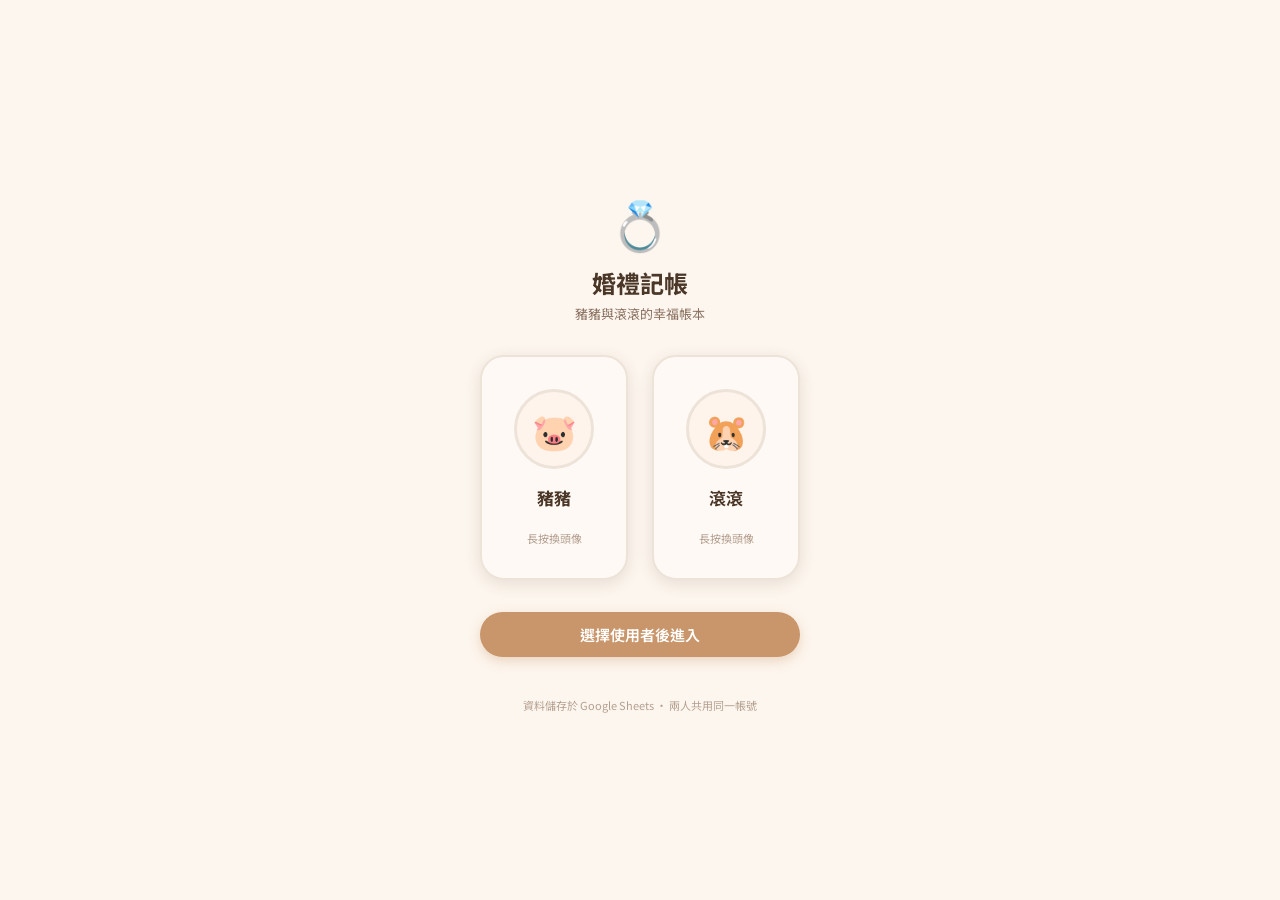
==== index.html @ 624fb7c7 "feat: 初始版本 v1.0.0 - 婚禮記帳 App - Dashboard：婚禮倒數、總預算進度條、類別圓餅圖、今日/本月統計 - 手動記帳：底部 Sheet 滑入、支出 15 類/收入 4 類" ====
<!DOCTYPE html>
<html lang="zh-TW">
<head>
  <meta charset="UTF-8">
  <meta name="viewport" content="width=device-width, initial-scale=1.0, maximum-scale=1.0, user-scalable=no">
  <meta name="apple-mobile-web-app-capable" content="yes">
  <meta name="apple-mobile-web-app-status-bar-style" content="default">
  <title>婚禮記帳 💍</title>
  <link rel="preconnect" href="https://fonts.googleapis.com">
  <link rel="preconnect" href="https://fonts.gstatic.com" crossorigin>
  <link href="https://fonts.googleapis.com/css2?family=Noto+Sans+TC:wght@400;500;600;700&display=swap" rel="stylesheet">
  <link rel="stylesheet" href="css/variables.css">
  <link rel="stylesheet" href="css/components.css">
  <link rel="stylesheet" href="css/layout.css">
  <style>
    body { background: var(--color-bg); }
    .login-page { max-width: var(--max-width); margin: 0 auto; }
    .long-press-hint {
      font-size: var(--font-size-xs);
      color: var(--color-text-light);
      margin-top: 4px;
    }
    /* 頭像長按漣漪 */
    .login-user-avatar.pressing {
      animation: pulse 0.6s ease;
    }
    @keyframes pulse {
      0%   { transform: scale(1); }
      50%  { transform: scale(0.92); }
      100% { transform: scale(1); }
    }
  </style>
</head>
<body>
  <div class="login-page">
    <div class="login-brand">
      <div class="login-brand-emoji">💍</div>
      <div class="login-brand-title">婚禮記帳</div>
      <div class="login-brand-subtitle">豬豬與滾滾的幸福帳本</div>
    </div>

    <div class="login-users">
      <div class="login-user-card" data-user="pigpig" id="card-pigpig">
        <div class="login-user-avatar" id="avatar-pigpig">🐷</div>
        <div class="login-user-name" id="name-pigpig">豬豬</div>
        <div class="long-press-hint">長按換頭像</div>
      </div>
      <div class="login-user-card" data-user="gungun" id="card-gungun">
        <div class="login-user-avatar" id="avatar-gungun">🐹</div>
        <div class="login-user-name" id="name-gungun">滾滾</div>
        <div class="long-press-hint">長按換頭像</div>
      </div>
    </div>

    <button class="btn btn-primary btn-full login-enter-btn" id="enter-btn" disabled>選擇使用者後進入</button>
    <p class="login-hint" style="margin-top:var(--space-sm)">資料儲存於 Google Sheets · 兩人共用同一帳號</p>
  </div>

  <!-- Cropper Modal -->
  <div class="cropper-modal" id="cropper-modal">
    <div class="cropper-area">
      <img id="cropper-img" src="" alt="裁切頭像">
    </div>
    <div class="cropper-controls">
      <button class="btn btn-secondary" id="cropper-cancel">取消</button>
      <button class="btn btn-primary" id="cropper-confirm">確認裁切</button>
    </div>
  </div>

  <!-- 頭像操作選單 -->
  <div class="modal-overlay" id="avatar-action-overlay">
    <div class="modal-box" id="avatar-action-box">
      <div class="modal-title" id="avatar-action-title">更換頭像</div>
      <div class="modal-actions" style="flex-direction:column;gap:var(--space-sm)">
        <button class="btn btn-secondary btn-full" id="avatar-action-camera">📷 拍攝照片</button>
        <button class="btn btn-secondary btn-full" id="avatar-action-album">🖼 從相簿選擇</button>
        <button class="btn btn-ghost btn-full" id="avatar-action-cancel">取消</button>
      </div>
    </div>
  </div>

  <script src="https://unpkg.com/cropperjs@1.6.2/dist/cropper.min.js"></script>
  <link rel="stylesheet" href="https://unpkg.com/cropperjs@1.6.2/dist/cropper.min.css">
  <script src="js/config.js"></script>
  <script src="js/state.js"></script>
  <script src="js/utils.js"></script>
  <script src="js/components/avatar-cropper.js"></script>
  <script>
    const Login = (() => {
      let _selected = null;
      let _longPressTimer = null;
      let _targetUser = null;

      function init() {
        CONFIG.USERS.forEach(u => {
          const card   = document.getElementById(`card-${u.id}`);
          const avatar = document.getElementById(`avatar-${u.id}`);

          // 載入既有頭像
          const saved = State.getAvatar(u.id);
          if (saved) {
            avatar.innerHTML = `<img src="${saved}" style="width:100%;height:100%;object-fit:cover;border-radius:50%">`;
          }

          // 點擊選擇
          card.addEventListener('click', () => {
            document.querySelectorAll('.login-user-card').forEach(c => c.classList.remove('active'));
            card.classList.add('active');
            _selected = u.id;
            const btn = document.getElementById('enter-btn');
            btn.disabled = false;
            btn.textContent = `以 ${u.name} 身份進入`;
          });

          // 長按換頭像
          card.addEventListener('pointerdown', () => {
            _longPressTimer = setTimeout(() => {
              _targetUser = u.id;
              document.getElementById('avatar-action-title').textContent = `更換 ${u.name} 的頭像`;
              document.getElementById('avatar-action-overlay').classList.add('visible');
            }, 600);
          });
          card.addEventListener('pointerup',    () => clearTimeout(_longPressTimer));
          card.addEventListener('pointercancel',() => clearTimeout(_longPressTimer));
          card.addEventListener('pointermove',  () => clearTimeout(_longPressTimer));
        });

        document.getElementById('enter-btn').addEventListener('click', () => {
          if (!_selected) return;
          State.set({ currentUser: _selected });
          window.location.href = 'app.html#dashboard';
        });

        // 頭像操作選單
        document.getElementById('avatar-action-camera').addEventListener('click', () => {
          _closeAvatarMenu();
          AvatarCropper.openCamera(_targetUser, _onAvatarDone);
        });
        document.getElementById('avatar-action-album').addEventListener('click', () => {
          _closeAvatarMenu();
          AvatarCropper.open(_targetUser, _onAvatarDone);
        });
        document.getElementById('avatar-action-cancel').addEventListener('click', _closeAvatarMenu);
        document.getElementById('avatar-action-overlay').addEventListener('click', e => {
          if (e.target === e.currentTarget) _closeAvatarMenu();
        });
      }

      function _closeAvatarMenu() {
        document.getElementById('avatar-action-overlay').classList.remove('visible');
      }

      function _onAvatarDone(dataUrl) {
        const avatar = document.getElementById(`avatar-${_targetUser}`);
        if (avatar) avatar.innerHTML = `<img src="${dataUrl}" style="width:100%;height:100%;object-fit:cover;border-radius:50%">`;
      }

      return { init };
    })();

    Login.init();
  </script>
</body>
</html>
---- css/variables.css ----
:root {
  /* === 溫暖輕色系 Elegant Mist === */
  --color-bg:           #FDF6EE;
  --color-bg-card:      #FFF9F5;
  --color-bg-elevated:  #FFF4EC;
  --color-bg-input:     #F7EDE3;
  --color-bg-overlay:   rgba(74, 55, 40, 0.45);

  --color-primary:      #C9956A;
  --color-primary-light:#E8C4A0;
  --color-primary-dark: #A87550;
  --color-secondary:    #D4889A;
  --color-secondary-light:#F0C4CF;

  --color-income:       #7AA88A;
  --color-income-light: #B8D8C2;
  --color-expense:      #C28A8A;
  --color-expense-light:#E8C4C4;

  --color-text:         #4A3728;
  --color-text-muted:   #8A7060;
  --color-text-light:   #B4A090;
  --color-border:       #EDE3D8;
  --color-border-strong:#D9C8B8;

  --color-white:        #FFFFFF;
  --color-shadow:       rgba(74, 55, 40, 0.12);
  --color-shadow-strong:rgba(74, 55, 40, 0.22);

  /* 支付方式 */
  --color-cash:         #C4A87A;
  --color-credit-card:  #8A9EC4;
  --color-easy-card:    #7AA88A;
  --color-bank-transfer:#A08EC4;

  /* === 間距 === */
  --space-xs:   4px;
  --space-sm:   8px;
  --space-md:   16px;
  --space-lg:   24px;
  --space-xl:   32px;
  --space-2xl:  48px;

  /* === 圓角 === */
  --radius-sm:   8px;
  --radius-md:   12px;
  --radius-lg:   16px;
  --radius-xl:   24px;
  --radius-2xl:  32px;
  --radius-full: 9999px;

  /* === 字型 === */
  --font-family: 'Noto Sans TC', -apple-system, BlinkMacSystemFont, 'Segoe UI', sans-serif;
  --font-size-xs:   11px;
  --font-size-sm:   13px;
  --font-size-md:   15px;
  --font-size-lg:   17px;
  --font-size-xl:   20px;
  --font-size-2xl:  24px;
  --font-size-3xl:  32px;

  --font-weight-normal: 400;
  --font-weight-medium: 500;
  --font-weight-semi:   600;
  --font-weight-bold:   700;

  /* === 陰影 === */
  --shadow-sm:  0 1px 4px var(--color-shadow);
  --shadow-md:  0 4px 16px var(--color-shadow);
  --shadow-lg:  0 8px 32px var(--color-shadow-strong);
  --shadow-xl:  0 16px 48px var(--color-shadow-strong);

  /* === 過渡 === */
  --transition-fast: 0.15s ease;
  --transition-base: 0.25s ease;
  --transition-slow: 0.35s ease;

  /* === Layout === */
  --navbar-height: 64px;
  --topbar-height: 56px;
  --max-width: 480px;
  --sheet-border-radius: 24px 24px 0 0;
}
---- css/components.css ----
/* ===== Reset ===== */
*, *::before, *::after { box-sizing: border-box; margin: 0; padding: 0; }
html { font-size: 16px; -webkit-text-size-adjust: 100%; }
body {
  font-family: var(--font-family);
  font-size: var(--font-size-md);
  color: var(--color-text);
  background: var(--color-bg);
  -webkit-font-smoothing: antialiased;
  overscroll-behavior: none;
}
button { cursor: pointer; border: none; background: none; font-family: inherit; }
input, select, textarea { font-family: inherit; outline: none; }
a { color: inherit; text-decoration: none; }
img { display: block; max-width: 100%; }

/* ===== Buttons ===== */
.btn {
  display: inline-flex;
  align-items: center;
  justify-content: center;
  gap: var(--space-sm);
  padding: 12px var(--space-lg);
  border-radius: var(--radius-full);
  font-size: var(--font-size-md);
  font-weight: var(--font-weight-semi);
  transition: all var(--transition-fast);
  white-space: nowrap;
  user-select: none;
}
.btn:active { transform: scale(0.96); }
.btn-primary {
  background: var(--color-primary);
  color: var(--color-white);
  box-shadow: 0 4px 12px rgba(201,149,106,0.35);
}
.btn-primary:hover { background: var(--color-primary-dark); }
.btn-secondary {
  background: var(--color-bg-elevated);
  color: var(--color-text);
  border: 1.5px solid var(--color-border);
}
.btn-secondary:hover { background: var(--color-bg-card); }
.btn-ghost {
  background: transparent;
  color: var(--color-primary);
}
.btn-ghost:hover { background: var(--color-bg-elevated); }
.btn-danger {
  background: #EDD8D8;
  color: #A84040;
}
.btn-danger:hover { background: #E0C0C0; }
.btn-icon {
  width: 40px; height: 40px;
  padding: 0;
  border-radius: var(--radius-full);
  background: var(--color-bg-elevated);
  color: var(--color-text-muted);
  font-size: 18px;
}
.btn-icon:hover { background: var(--color-border); }
.btn-full { width: 100%; }
.btn-sm { padding: 8px var(--space-md); font-size: var(--font-size-sm); }
.btn-lg { padding: 16px var(--space-xl); font-size: var(--font-size-lg); }

/* ===== Cards ===== */
.card {
  background: var(--color-bg-card);
  border-radius: var(--radius-lg);
  border: 1.5px solid var(--color-border);
  padding: var(--space-lg);
  box-shadow: var(--shadow-sm);
}
.card-sm { padding: var(--space-md); }
.card-header {
  display: flex;
  align-items: center;
  justify-content: space-between;
  margin-bottom: var(--space-md);
}
.card-title {
  font-size: var(--font-size-md);
  font-weight: var(--font-weight-semi);
  color: var(--color-text-muted);
  letter-spacing: 0.02em;
}

/* ===== Forms ===== */
.form-group { margin-bottom: var(--space-md); }
.form-label {
  display: block;
  font-size: var(--font-size-sm);
  font-weight: var(--font-weight-medium);
  color: var(--color-text-muted);
  margin-bottom: var(--space-xs);
}
.form-input {
  width: 100%;
  padding: 12px var(--space-md);
  background: var(--color-bg-input);
  border: 1.5px solid var(--color-border);
  border-radius: var(--radius-md);
  color: var(--color-text);
  font-size: var(--font-size-md);
  transition: border-color var(--transition-fast);
}
.form-input:focus { border-color: var(--color-primary); }
.form-input::placeholder { color: var(--color-text-light); }
.form-input[type="date"] { color-scheme: light; }

/* ===== Amount Input ===== */
.amount-input-wrap {
  display: flex;
  align-items: center;
  background: var(--color-bg-input);
  border: 1.5px solid var(--color-border);
  border-radius: var(--radius-md);
  overflow: hidden;
  transition: border-color var(--transition-fast);
}
.amount-input-wrap:focus-within { border-color: var(--color-primary); }
.amount-prefix {
  padding: 0 var(--space-md);
  font-size: var(--font-size-xl);
  font-weight: var(--font-weight-bold);
  color: var(--color-primary);
}
.amount-input-wrap input {
  flex: 1;
  padding: 14px var(--space-sm) 14px 0;
  background: transparent;
  border: none;
  color: var(--color-text);
  font-size: var(--font-size-2xl);
  font-weight: var(--font-weight-bold);
}

/* ===== Tab Switcher ===== */
.tab-switch {
  display: flex;
  background: var(--color-bg-input);
  border-radius: var(--radius-full);
  padding: 3px;
}
.tab-btn {
  flex: 1;
  padding: 8px;
  border-radius: var(--radius-full);
  font-size: var(--font-size-sm);
  font-weight: var(--font-weight-semi);
  color: var(--color-text-muted);
  transition: all var(--transition-fast);
  text-align: center;
}
.tab-btn.active {
  background: var(--color-white);
  color: var(--color-text);
  box-shadow: var(--shadow-sm);
}
.tab-btn.active.expense-tab { color: var(--color-expense); }
.tab-btn.active.income-tab  { color: var(--color-income); }

/* ===== Category Grid ===== */
.category-grid {
  display: grid;
  grid-template-columns: repeat(4, 1fr);
  gap: var(--space-sm);
}
.cat-btn {
  display: flex;
  flex-direction: column;
  align-items: center;
  gap: 4px;
  padding: var(--space-sm) 4px;
  border-radius: var(--radius-md);
  border: 1.5px solid var(--color-border);
  background: var(--color-bg-card);
  transition: all var(--transition-fast);
}
.cat-btn .cat-emoji { font-size: 22px; }
.cat-btn .cat-name {
  font-size: 10px;
  color: var(--color-text-muted);
  text-align: center;
  line-height: 1.2;
  white-space: nowrap;
  overflow: hidden;
  text-overflow: ellipsis;
  max-width: 100%;
}
.cat-btn.selected {
  border-color: var(--color-primary);
  background: #FEF0E4;
}
.cat-btn.selected .cat-name { color: var(--color-primary); }

/* ===== Payment Chips ===== */
.payment-chips {
  display: flex;
  flex-wrap: wrap;
  gap: var(--space-sm);
}
.pay-chip {
  display: flex;
  align-items: center;
  gap: 6px;
  padding: 8px var(--space-md);
  border-radius: var(--radius-full);
  border: 1.5px solid var(--color-border);
  background: var(--color-bg-card);
  font-size: var(--font-size-sm);
  font-weight: var(--font-weight-medium);
  color: var(--color-text-muted);
  transition: all var(--transition-fast);
}
.pay-chip.selected { border-width: 2px; }
.pay-chip[data-pay="cash"].selected        { border-color: var(--color-cash); color: var(--color-cash); background: #FEF8ED; }
.pay-chip[data-pay="credit_card"].selected { border-color: var(--color-credit-card); color: var(--color-credit-card); background: #EEF2FA; }
.pay-chip[data-pay="easy_card"].selected   { border-color: var(--color-easy-card); color: var(--color-easy-card); background: #EEF6F0; }
.pay-chip[data-pay="bank_transfer"].selected { border-color: var(--color-bank-transfer); color: var(--color-bank-transfer); background: #F3EEFC; }

/* ===== User Chips ===== */
.user-chips { display: flex; gap: var(--space-sm); }
.user-chip {
  display: flex;
  align-items: center;
  gap: 8px;
  padding: 8px var(--space-md);
  border-radius: var(--radius-full);
  border: 1.5px solid var(--color-border);
  background: var(--color-bg-card);
  font-size: var(--font-size-sm);
  font-weight: var(--font-weight-medium);
  color: var(--color-text-muted);
  transition: all var(--transition-fast);
}
.user-chip .user-chip-avatar {
  width: 24px; height: 24px;
  border-radius: var(--radius-full);
  object-fit: cover;
  background: var(--color-border);
  display: flex;
  align-items: center;
  justify-content: center;
  font-size: 14px;
  overflow: hidden;
}
.user-chip.selected {
  border-color: var(--color-primary);
  background: #FEF0E4;
  color: var(--color-primary);
}

/* ===== Bottom Sheet ===== */
.sheet-overlay {
  position: fixed; inset: 0;
  background: var(--color-bg-overlay);
  z-index: 300;
  opacity: 0;
  visibility: hidden;
  transition: all var(--transition-base);
}
.sheet-overlay.visible {
  opacity: 1;
  visibility: visible;
}
.bottom-sheet {
  position: fixed;
  bottom: 0; left: 50%;
  transform: translateX(-50%) translateY(100%);
  width: 100%;
  max-width: var(--max-width);
  background: var(--color-bg-card);
  border-radius: var(--sheet-border-radius);
  box-shadow: var(--shadow-xl);
  z-index: 310;
  transition: transform var(--transition-slow);
  max-height: 92vh;
  overflow: hidden;
  display: flex;
  flex-direction: column;
}
.bottom-sheet.open { transform: translateX(-50%) translateY(0); }
.sheet-handle {
  width: 40px; height: 4px;
  background: var(--color-border-strong);
  border-radius: var(--radius-full);
  margin: var(--space-sm) auto;
  flex-shrink: 0;
}
.sheet-header {
  display: flex;
  align-items: center;
  justify-content: space-between;
  padding: var(--space-sm) var(--space-lg) var(--space-md);
  flex-shrink: 0;
}
.sheet-title {
  font-size: var(--font-size-lg);
  font-weight: var(--font-weight-bold);
}
.sheet-close {
  width: 32px; height: 32px;
  border-radius: var(--radius-full);
  background: var(--color-bg-elevated);
  display: flex; align-items: center; justify-content: center;
  font-size: 16px;
  color: var(--color-text-muted);
}
.sheet-body {
  flex: 1;
  overflow-y: auto;
  padding: 0 var(--space-lg) var(--space-lg);
  overscroll-behavior: contain;
}
.sheet-footer {
  padding: var(--space-md) var(--space-lg);
  border-top: 1px solid var(--color-border);
  flex-shrink: 0;
}

/* ===== Modal ===== */
.modal-overlay {
  position: fixed; inset: 0;
  background: var(--color-bg-overlay);
  z-index: 400;
  display: flex;
  align-items: center;
  justify-content: center;
  padding: var(--space-lg);
  opacity: 0;
  visibility: hidden;
  transition: all var(--transition-base);
}
.modal-overlay.visible { opacity: 1; visibility: visible; }
.modal-box {
  background: var(--color-bg-card);
  border-radius: var(--radius-xl);
  padding: var(--space-xl);
  width: 100%;
  max-width: 320px;
  box-shadow: var(--shadow-xl);
  transform: scale(0.92);
  transition: transform var(--transition-base);
}
.modal-overlay.visible .modal-box { transform: scale(1); }
.modal-title {
  font-size: var(--font-size-lg);
  font-weight: var(--font-weight-bold);
  margin-bottom: var(--space-sm);
}
.modal-message {
  font-size: var(--font-size-md);
  color: var(--color-text-muted);
  margin-bottom: var(--space-lg);
  line-height: 1.5;
}
.modal-input {
  width: 100%;
  padding: 12px var(--space-md);
  background: var(--color-bg-input);
  border: 1.5px solid var(--color-border);
  border-radius: var(--radius-md);
  color: var(--color-text);
  font-size: var(--font-size-md);
  margin-bottom: var(--space-lg);
}
.modal-input:focus { border-color: var(--color-primary); }
.modal-actions { display: flex; gap: var(--space-sm); }
.modal-actions .btn { flex: 1; }

/* ===== Toast ===== */
#toast-container {
  position: fixed;
  bottom: calc(var(--navbar-height) + var(--space-md));
  left: 50%;
  transform: translateX(-50%);
  z-index: 500;
  display: flex;
  flex-direction: column;
  gap: var(--space-sm);
  align-items: center;
  pointer-events: none;
  width: calc(var(--max-width) - 32px);
  max-width: calc(100vw - 32px);
}
.toast-item {
  background: var(--color-text);
  color: var(--color-bg);
  padding: 12px var(--space-md);
  border-radius: var(--radius-lg);
  font-size: var(--font-size-sm);
  font-weight: var(--font-weight-medium);
  display: flex;
  align-items: center;
  gap: var(--space-sm);
  box-shadow: var(--shadow-lg);
  pointer-events: auto;
  animation: toastIn 0.3s ease;
  width: 100%;
}
.toast-item.toast-success { border-left: 3px solid var(--color-income); }
.toast-item.toast-error   { border-left: 3px solid var(--color-expense); }
.toast-item .toast-msg { flex: 1; }
.toast-undo {
  background: transparent;
  color: var(--color-primary-light);
  font-weight: var(--font-weight-bold);
  font-size: var(--font-size-sm);
  padding: 4px 8px;
  border-radius: var(--radius-sm);
  cursor: pointer;
  white-space: nowrap;
}
@keyframes toastIn {
  from { transform: translateY(12px); opacity: 0; }
  to   { transform: translateY(0);    opacity: 1; }
}

/* ===== Loader ===== */
.loader-overlay {
  position: fixed; inset: 0;
  background: rgba(253,246,238,0.7);
  z-index: 600;
  display: flex;
  align-items: center;
  justify-content: center;
  visibility: hidden;
  opacity: 0;
  transition: all var(--transition-fast);
}
.loader-overlay.visible { visibility: visible; opacity: 1; }
.loader-spinner {
  width: 40px; height: 40px;
  border: 3px solid var(--color-border);
  border-top-color: var(--color-primary);
  border-radius: 50%;
  animation: spin 0.7s linear infinite;
}
@keyframes spin { to { transform: rotate(360deg); } }

/* ===== Transaction Item ===== */
.txn-item {
  display: flex;
  align-items: center;
  gap: var(--space-md);
  padding: var(--space-md) 0;
  border-bottom: 1px solid var(--color-border);
}
.txn-item:last-child { border-bottom: none; }
.txn-icon {
  width: 44px; height: 44px;
  border-radius: var(--radius-md);
  background: var(--color-bg-elevated);
  display: flex;
  align-items: center;
  justify-content: center;
  font-size: 22px;
  flex-shrink: 0;
}
.txn-info { flex: 1; min-width: 0; }
.txn-category {
  font-weight: var(--font-weight-semi);
  font-size: var(--font-size-md);
  white-space: nowrap;
  overflow: hidden;
  text-overflow: ellipsis;
}
.txn-meta {
  font-size: var(--font-size-xs);
  color: var(--color-text-muted);
  margin-top: 2px;
  display: flex;
  align-items: center;
  gap: 6px;
}
.txn-avatar {
  width: 16px; height: 16px;
  border-radius: 50%;
  object-fit: cover;
  background: var(--color-border);
  overflow: hidden;
  display: inline-flex;
  align-items: center;
  justify-content: center;
  font-size: 10px;
}
.txn-amount {
  font-size: var(--font-size-md);
  font-weight: var(--font-weight-bold);
  flex-shrink: 0;
}
.txn-amount.expense { color: var(--color-expense); }
.txn-amount.income  { color: var(--color-income); }

/* ===== Stats Row ===== */
.stats-row {
  display: grid;
  grid-template-columns: 1fr 1fr;
  gap: var(--space-sm);
  margin-bottom: var(--space-md);
}
.stat-card {
  background: var(--color-bg-card);
  border: 1.5px solid var(--color-border);
  border-radius: var(--radius-lg);
  padding: var(--space-md);
}
.stat-card .stat-label {
  font-size: var(--font-size-xs);
  color: var(--color-text-muted);
  font-weight: var(--font-weight-medium);
  letter-spacing: 0.03em;
  margin-bottom: 4px;
}
.stat-card .stat-value {
  font-size: var(--font-size-xl);
  font-weight: var(--font-weight-bold);
  line-height: 1.1;
}
.stat-card .stat-value.expense { color: var(--color-expense); }
.stat-card .stat-value.income  { color: var(--color-income); }

/* ===== Progress Bar ===== */
.progress-wrap {
  background: var(--color-bg-elevated);
  border-radius: var(--radius-full);
  height: 8px;
  overflow: hidden;
  margin-top: var(--space-sm);
}
.progress-bar {
  height: 100%;
  border-radius: var(--radius-full);
  background: linear-gradient(90deg, var(--color-primary), var(--color-secondary));
  transition: width 0.6s ease;
}
.progress-bar.warn  { background: linear-gradient(90deg, #E8A040, #D4889A); }
.progress-bar.danger { background: linear-gradient(90deg, #C28A8A, #A84040); }

/* ===== Empty State ===== */
.empty-state {
  display: flex;
  flex-direction: column;
  align-items: center;
  justify-content: center;
  padding: var(--space-2xl) var(--space-lg);
  gap: var(--space-md);
  text-align: center;
}
.empty-state .empty-icon { font-size: 48px; opacity: 0.5; }
.empty-state .empty-title {
  font-size: var(--font-size-lg);
  font-weight: var(--font-weight-semi);
  color: var(--color-text-muted);
}
.empty-state .empty-desc {
  font-size: var(--font-size-sm);
  color: var(--color-text-light);
}

/* ===== Avatar ===== */
.avatar {
  border-radius: 50%;
  object-fit: cover;
  background: var(--color-border);
  overflow: hidden;
  display: flex;
  align-items: center;
  justify-content: center;
}
.avatar img { width: 100%; height: 100%; object-fit: cover; }

/* ===== Chip / Badge ===== */
.chip {
  display: inline-flex;
  align-items: center;
  gap: 4px;
  padding: 4px 10px;
  border-radius: var(--radius-full);
  font-size: var(--font-size-xs);
  font-weight: var(--font-weight-medium);
  background: var(--color-bg-elevated);
  color: var(--color-text-muted);
  border: 1px solid var(--color-border);
}
.chip.primary { background: #FEF0E4; color: var(--color-primary); border-color: var(--color-primary-light); }
.chip.income  { background: #EEF6F0; color: var(--color-income); border-color: var(--color-income-light); }
.chip.expense { background: #F6EEEE; color: var(--color-expense); border-color: var(--color-expense-light); }

/* ===== Divider ===== */
.divider {
  height: 1px;
  background: var(--color-border);
  margin: var(--space-md) 0;
}
.divider-label {
  display: flex;
  align-items: center;
  gap: var(--space-sm);
  color: var(--color-text-muted);
  font-size: var(--font-size-xs);
  font-weight: var(--font-weight-medium);
  margin: var(--space-md) 0;
}
.divider-label::before, .divider-label::after {
  content: '';
  flex: 1;
  height: 1px;
  background: var(--color-border);
}

/* ===== Filter Bar ===== */
.filter-bar {
  display: flex;
  gap: var(--space-sm);
  overflow-x: auto;
  padding-bottom: var(--space-xs);
  scrollbar-width: none;
}
.filter-bar::-webkit-scrollbar { display: none; }
.filter-chip {
  flex-shrink: 0;
  padding: 6px var(--space-md);
  border-radius: var(--radius-full);
  border: 1.5px solid var(--color-border);
  background: var(--color-bg-card);
  font-size: var(--font-size-sm);
  color: var(--color-text-muted);
  transition: all var(--transition-fast);
}
.filter-chip.active {
  border-color: var(--color-primary);
  background: #FEF0E4;
  color: var(--color-primary);
}

/* ===== Section Title ===== */
.section-title {
  font-size: var(--font-size-sm);
  font-weight: var(--font-weight-semi);
  color: var(--color-text-muted);
  letter-spacing: 0.05em;
  text-transform: uppercase;
  margin-bottom: var(--space-sm);
}

/* ===== Countdown Hero ===== */
.countdown-hero {
  background: linear-gradient(135deg, #FEF0E4 0%, #FFF4EC 50%, #FCE8EF 100%);
  border: 1.5px solid var(--color-primary-light);
  border-radius: var(--radius-xl);
  padding: var(--space-xl);
  text-align: center;
  margin-bottom: var(--space-md);
}
.countdown-days {
  font-size: 56px;
  font-weight: var(--font-weight-bold);
  color: var(--color-primary);
  line-height: 1;
}
.countdown-label {
  font-size: var(--font-size-md);
  color: var(--color-text-muted);
  margin-top: 4px;
}
.countdown-date {
  font-size: var(--font-size-sm);
  color: var(--color-text-light);
  margin-top: var(--space-sm);
}
.countdown-emoji { font-size: 28px; margin-bottom: var(--space-sm); }

/* ===== Budget Progress Card ===== */
.budget-card {
  background: var(--color-bg-card);
  border: 1.5px solid var(--color-border);
  border-radius: var(--radius-lg);
  padding: var(--space-lg);
  margin-bottom: var(--space-md);
}
.budget-header {
  display: flex;
  align-items: center;
  justify-content: space-between;
  margin-bottom: var(--space-md);
}
.budget-title {
  font-size: var(--font-size-md);
  font-weight: var(--font-weight-semi);
  color: var(--color-text-muted);
}
.budget-edit-btn {
  font-size: var(--font-size-xs);
  color: var(--color-primary);
  padding: 4px 8px;
  border-radius: var(--radius-sm);
  background: #FEF0E4;
}
.budget-numbers {
  display: flex;
  justify-content: space-between;
  margin-bottom: var(--space-sm);
}
.budget-spent { font-size: var(--font-size-xl); font-weight: var(--font-weight-bold); color: var(--color-text); }
.budget-total { font-size: var(--font-size-md); color: var(--color-text-muted); align-self: flex-end; }

/* ===== Chart Container ===== */
.chart-container {
  position: relative;
  width: 100%;
}
.chart-legend {
  display: flex;
  flex-wrap: wrap;
  gap: var(--space-sm);
  margin-top: var(--space-md);
}
.legend-item {
  display: flex;
  align-items: center;
  gap: 6px;
  font-size: var(--font-size-xs);
  color: var(--color-text-muted);
}
.legend-dot {
  width: 10px; height: 10px;
  border-radius: 50%;
  flex-shrink: 0;
}

/* ===== Guide ===== */
.guide-section {
  margin-bottom: var(--space-xl);
}
.guide-section h2 {
  font-size: var(--font-size-lg);
  font-weight: var(--font-weight-bold);
  color: var(--color-text);
  margin-bottom: var(--space-md);
  padding-bottom: var(--space-sm);
  border-bottom: 2px solid var(--color-primary-light);
}
.guide-section h3 {
  font-size: var(--font-size-md);
  font-weight: var(--font-weight-semi);
  color: var(--color-primary);
  margin: var(--space-md) 0 var(--space-sm);
}
.guide-section p, .guide-section li {
  font-size: var(--font-size-sm);
  color: var(--color-text-muted);
  line-height: 1.7;
  margin-bottom: var(--space-sm);
}
.guide-section ul { padding-left: var(--space-lg); }
.guide-tip {
  background: #FEF8ED;
  border-left: 3px solid var(--color-primary);
  border-radius: 0 var(--radius-sm) var(--radius-sm) 0;
  padding: var(--space-sm) var(--space-md);
  margin-top: var(--space-sm);
  font-size: var(--font-size-sm);
  color: var(--color-text-muted);
}

/* ===== Month Picker ===== */
.month-picker {
  display: flex;
  align-items: center;
  gap: var(--space-sm);
  background: var(--color-bg-card);
  border: 1.5px solid var(--color-border);
  border-radius: var(--radius-full);
  padding: 8px var(--space-md);
}
.month-picker .month-nav {
  width: 28px; height: 28px;
  border-radius: 50%;
  display: flex; align-items: center; justify-content: center;
  color: var(--color-text-muted);
  font-size: 14px;
  flex-shrink: 0;
}
.month-picker .month-nav:hover { background: var(--color-bg-elevated); }
.month-picker .month-label {
  flex: 1;
  text-align: center;
  font-size: var(--font-size-md);
  font-weight: var(--font-weight-semi);
}

/* ===== Receipt Preview ===== */
.receipt-preview {
  width: 100%;
  border-radius: var(--radius-lg);
  overflow: hidden;
  background: var(--color-bg-elevated);
  margin-bottom: var(--space-md);
}
.receipt-preview img { width: 100%; object-fit: contain; max-height: 240px; }
.receipt-result {
  background: var(--color-bg-elevated);
  border: 1.5px solid var(--color-border);
  border-radius: var(--radius-lg);
  padding: var(--space-md);
  margin-bottom: var(--space-md);
}
.receipt-result-title {
  font-size: var(--font-size-sm);
  font-weight: var(--font-weight-semi);
  color: var(--color-primary);
  margin-bottom: var(--space-sm);
}
---- css/layout.css ----
/* ===== App Shell ===== */
#app {
  display: flex;
  flex-direction: column;
  min-height: 100dvh;
  max-width: var(--max-width);
  margin: 0 auto;
  background: var(--color-bg);
  position: relative;
  overflow: hidden;
}

/* ===== Top Bar ===== */
#topbar {
  position: sticky;
  top: 0;
  z-index: 100;
  height: var(--topbar-height);
  background: rgba(253,246,238,0.88);
  backdrop-filter: blur(12px);
  -webkit-backdrop-filter: blur(12px);
  border-bottom: 1px solid var(--color-border);
  display: flex;
  align-items: center;
  padding: 0 var(--space-md);
  gap: var(--space-sm);
  flex-shrink: 0;
}
#topbar-back {
  width: 36px; height: 36px;
  border-radius: 50%;
  display: flex; align-items: center; justify-content: center;
  font-size: 18px;
  color: var(--color-text-muted);
  flex-shrink: 0;
}
#topbar-back:hover { background: var(--color-bg-elevated); }
#topbar-back.hidden { visibility: hidden; pointer-events: none; }
#topbar-title {
  flex: 1;
  font-size: var(--font-size-lg);
  font-weight: var(--font-weight-bold);
  color: var(--color-text);
  text-align: center;
}
#topbar-user {
  display: flex;
  align-items: center;
  gap: 6px;
  flex-shrink: 0;
}
#topbar-user .topbar-avatar {
  width: 32px; height: 32px;
  border-radius: 50%;
  object-fit: cover;
  background: var(--color-border);
  overflow: hidden;
  display: flex; align-items: center; justify-content: center;
  font-size: 16px;
}
#topbar-user .topbar-name {
  font-size: var(--font-size-sm);
  font-weight: var(--font-weight-medium);
  color: var(--color-text-muted);
}

/* ===== Main Content ===== */
#main-content {
  flex: 1;
  overflow-y: auto;
  overflow-x: hidden;
  padding-bottom: calc(var(--navbar-height) + var(--space-md));
  overscroll-behavior-y: contain;
  scroll-behavior: smooth;
}

/* ===== Pages ===== */
.page {
  display: none;
  padding: var(--space-md);
  animation: pageIn 0.2s ease;
}
.page.active { display: block; }
@keyframes pageIn {
  from { opacity: 0; transform: translateY(6px); }
  to   { opacity: 1; transform: translateY(0); }
}

/* ===== Bottom Nav ===== */
#navbar {
  position: fixed;
  bottom: 0;
  left: 50%;
  transform: translateX(-50%);
  width: 100%;
  max-width: var(--max-width);
  height: var(--navbar-height);
  background: rgba(255,249,245,0.92);
  backdrop-filter: blur(12px);
  -webkit-backdrop-filter: blur(12px);
  border-top: 1px solid var(--color-border);
  display: flex;
  align-items: center;
  justify-content: space-around;
  padding: 0 var(--space-sm);
  z-index: 200;
}
.nav-item {
  display: flex;
  flex-direction: column;
  align-items: center;
  gap: 3px;
  padding: 8px var(--space-sm);
  border-radius: var(--radius-md);
  min-width: 52px;
  transition: all var(--transition-fast);
  color: var(--color-text-muted);
  position: relative;
}
.nav-item:active { transform: scale(0.9); }
.nav-icon { font-size: 22px; line-height: 1; }
.nav-label {
  font-size: 10px;
  font-weight: var(--font-weight-medium);
  letter-spacing: 0.02em;
}
.nav-item.active {
  color: var(--color-primary);
}
.nav-item.active .nav-icon {
  filter: drop-shadow(0 2px 4px rgba(201,149,106,0.4));
}

/* FAB - add button */
.nav-fab {
  width: 52px; height: 52px;
  border-radius: 50%;
  background: linear-gradient(135deg, var(--color-primary), var(--color-secondary));
  color: white;
  font-size: 24px;
  display: flex;
  align-items: center;
  justify-content: center;
  box-shadow: 0 4px 16px rgba(201,149,106,0.5);
  transition: all var(--transition-fast);
  flex-shrink: 0;
}
.nav-fab:active { transform: scale(0.92); box-shadow: 0 2px 8px rgba(201,149,106,0.4); }

/* ===== Login Page ===== */
.login-page {
  min-height: 100dvh;
  display: flex;
  flex-direction: column;
  align-items: center;
  justify-content: center;
  padding: var(--space-xl) var(--space-lg);
  background: var(--color-bg);
  gap: var(--space-xl);
}
.login-brand {
  text-align: center;
}
.login-brand-emoji { font-size: 48px; margin-bottom: var(--space-sm); }
.login-brand-title {
  font-size: var(--font-size-2xl);
  font-weight: var(--font-weight-bold);
  color: var(--color-text);
}
.login-brand-subtitle {
  font-size: var(--font-size-sm);
  color: var(--color-text-muted);
  margin-top: 4px;
}
.login-users {
  display: flex;
  gap: var(--space-lg);
  width: 100%;
  max-width: 320px;
}
.login-user-card {
  flex: 1;
  display: flex;
  flex-direction: column;
  align-items: center;
  gap: var(--space-md);
  padding: var(--space-xl) var(--space-md);
  background: var(--color-bg-card);
  border: 2px solid var(--color-border);
  border-radius: var(--radius-xl);
  box-shadow: var(--shadow-md);
  transition: all var(--transition-base);
  cursor: pointer;
  user-select: none;
}
.login-user-card:active { transform: scale(0.96); }
.login-user-card.active {
  border-color: var(--color-primary);
  box-shadow: 0 8px 24px rgba(201,149,106,0.25);
}
.login-user-avatar {
  width: 80px; height: 80px;
  border-radius: 50%;
  border: 3px solid var(--color-border);
  object-fit: cover;
  background: var(--color-bg-elevated);
  display: flex;
  align-items: center;
  justify-content: center;
  font-size: 36px;
  overflow: hidden;
  transition: border-color var(--transition-fast);
}
.login-user-card.active .login-user-avatar {
  border-color: var(--color-primary);
}
.login-user-name {
  font-size: var(--font-size-lg);
  font-weight: var(--font-weight-bold);
  color: var(--color-text);
}
.login-hint {
  font-size: var(--font-size-xs);
  color: var(--color-text-light);
  text-align: center;
}
.login-enter-btn {
  width: 100%;
  max-width: 320px;
}

/* ===== Cropper Modal ===== */
.cropper-modal {
  position: fixed; inset: 0;
  background: rgba(0,0,0,0.85);
  z-index: 700;
  display: flex;
  flex-direction: column;
  visibility: hidden;
  opacity: 0;
  transition: all var(--transition-base);
}
.cropper-modal.visible { visibility: visible; opacity: 1; }
.cropper-area {
  flex: 1;
  display: flex;
  align-items: center;
  justify-content: center;
  overflow: hidden;
}
.cropper-area img {
  max-width: 100%;
  max-height: 100%;
  display: block;
}
.cropper-controls {
  padding: var(--space-lg);
  display: flex;
  gap: var(--space-md);
  background: rgba(0,0,0,0.7);
}
.cropper-controls .btn { flex: 1; }

/* ===== Responsive: larger screens ===== */
@media (min-width: 480px) {
  #app {
    border-left: 1px solid var(--color-border);
    border-right: 1px solid var(--color-border);
    min-height: 100vh;
  }
  #navbar { border-radius: 0; }
}

/* ===== iOS safe area ===== */
@supports (padding-bottom: env(safe-area-inset-bottom)) {
  #navbar {
    padding-bottom: env(safe-area-inset-bottom);
    height: calc(var(--navbar-height) + env(safe-area-inset-bottom));
  }
  #main-content {
    padding-bottom: calc(var(--navbar-height) + env(safe-area-inset-bottom) + var(--space-md));
  }
}

/* ===== Scrollbar ===== */
::-webkit-scrollbar { width: 4px; height: 4px; }
::-webkit-scrollbar-track { background: transparent; }
::-webkit-scrollbar-thumb { background: var(--color-border-strong); border-radius: 2px; }
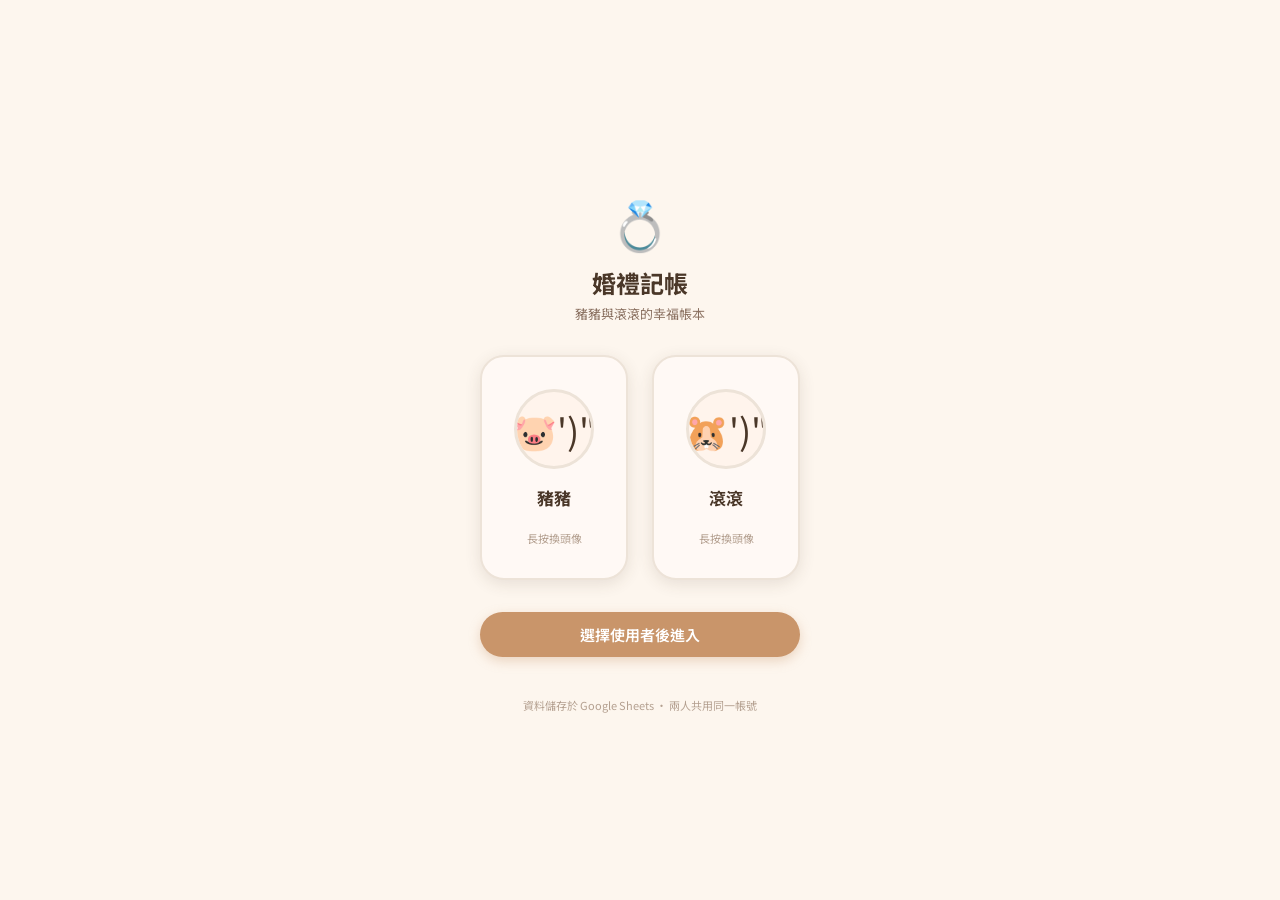
==== commit 24de0d37: "feat: v1.0.1 - 預設頭像、婚禮日期、總預算設定 - 新增豬豬/滾滾預設頭像（PNG），三層 fallback：自訂 > 預設圖片 > emoji - 婚禮日期預設 2027-05-03，" ====
--- a/index.html
+++ b/index.html
@@ -96,11 +96,10 @@
           const card   = document.getElementById(`card-${u.id}`);
           const avatar = document.getElementById(`avatar-${u.id}`);
 
-          // 載入既有頭像
+          // 載入頭像（自訂 > 預設圖片 > emoji）
           const saved = State.getAvatar(u.id);
-          if (saved) {
-            avatar.innerHTML = `<img src="${saved}" style="width:100%;height:100%;object-fit:cover;border-radius:50%">`;
-          }
+          const src = saved || u.defaultAvatar;
+          avatar.innerHTML = `<img src="${src}" style="width:100%;height:100%;object-fit:cover;border-radius:50%" onerror="this.style.display='none';this.insertAdjacentHTML('afterend','<span style=\\"font-size:36px\\">${u.emoji}</span>')">`;
 
           // 點擊選擇
           card.addEventListener('click', () => {
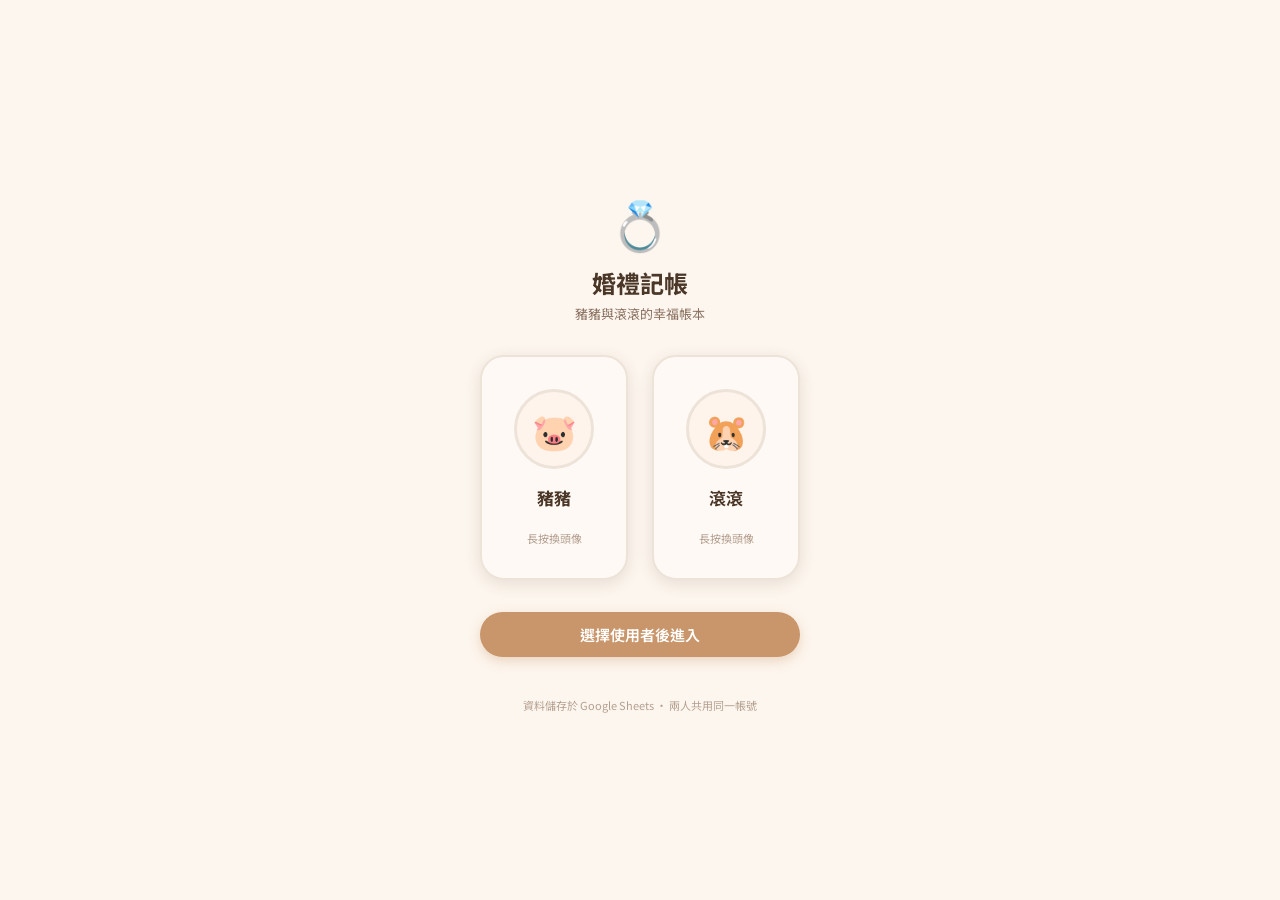
==== commit 5468631c: "fix: v1.0.2 - 修復頭像顯示與切換使用者功能 - 頭像改用 background-image 方式，解決 flex 容器 height:100% 失效問題 - avatarHtml 改用明" ====
--- a/index.html
+++ b/index.html
@@ -96,10 +96,9 @@
           const card   = document.getElementById(`card-${u.id}`);
           const avatar = document.getElementById(`avatar-${u.id}`);
 
-          // 載入頭像（自訂 > 預設圖片 > emoji）
+          // 載入頭像（自訂 > 預設圖片 > emoji fallback）
           const saved = State.getAvatar(u.id);
-          const src = saved || u.defaultAvatar;
-          avatar.innerHTML = `<img src="${src}" style="width:100%;height:100%;object-fit:cover;border-radius:50%" onerror="this.style.display='none';this.insertAdjacentHTML('afterend','<span style=\\"font-size:36px\\">${u.emoji}</span>')">`;
+          _loadAvatar(avatar, saved || u.defaultAvatar, u.emoji);
 
           // 點擊選擇
           card.addEventListener('click', () => {
@@ -145,13 +144,27 @@
         });
       }
 
+      // background-image 方式最可靠（不受 flexbox 尺寸影響）
+      function _loadAvatar(el, src, fallbackEmoji) {
+        const img = new Image();
+        img.onload = () => {
+          el.textContent = '';
+          el.style.backgroundImage = `url("${src.replace(/"/g, '\\"')}")`;
+          el.style.backgroundSize = 'cover';
+          el.style.backgroundPosition = 'center';
+        };
+        img.onerror = () => { el.textContent = fallbackEmoji; };
+        img.src = src;
+      }
+
       function _closeAvatarMenu() {
         document.getElementById('avatar-action-overlay').classList.remove('visible');
       }
 
       function _onAvatarDone(dataUrl) {
-        const avatar = document.getElementById(`avatar-${_targetUser}`);
-        if (avatar) avatar.innerHTML = `<img src="${dataUrl}" style="width:100%;height:100%;object-fit:cover;border-radius:50%">`;
+        const user = CONFIG.getUserById(_targetUser);
+        const el = document.getElementById(`avatar-${_targetUser}`);
+        if (el) _loadAvatar(el, dataUrl, user.emoji);
       }
 
       return { init };
--- a/css/layout.css
+++ b/css/layout.css
@@ -48,7 +48,13 @@
   align-items: center;
   gap: 6px;
   flex-shrink: 0;
-}
+  cursor: pointer;
+  padding: 4px 6px;
+  border-radius: var(--radius-md);
+  transition: background var(--transition-fast);
+}
+#topbar-user:hover  { background: var(--color-bg-elevated); }
+#topbar-user:active { background: var(--color-border); }
 #topbar-user .topbar-avatar {
   width: 32px; height: 32px;
   border-radius: 50%;
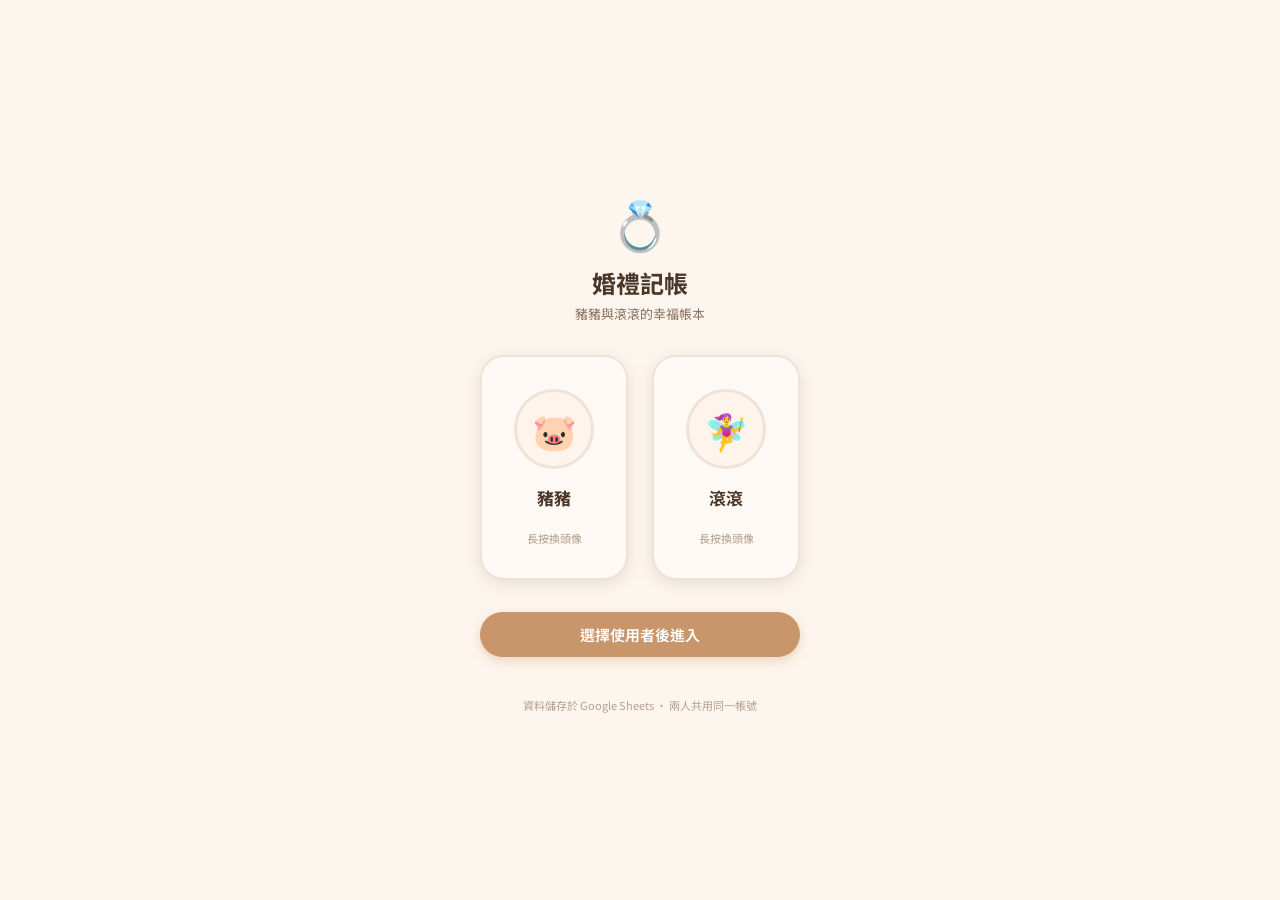
==== commit 788e9809: "fix: v1.0.3 - 修復頭像亂碼、換滾滾 emoji、新增掃描按鈕 - 修復 avatarHtml onerror 屬性使用 &quot; 取代 \" 解決亂碼 - 滾滾 emoji 改為 🧚" ====
--- a/index.html
+++ b/index.html
@@ -46,7 +46,7 @@
         <div class="long-press-hint">長按換頭像</div>
       </div>
       <div class="login-user-card" data-user="gungun" id="card-gungun">
-        <div class="login-user-avatar" id="avatar-gungun">🐹</div>
+        <div class="login-user-avatar" id="avatar-gungun">🧚‍♀️</div>
         <div class="login-user-name" id="name-gungun">滾滾</div>
         <div class="long-press-hint">長按換頭像</div>
       </div>
--- a/css/layout.css
+++ b/css/layout.css
@@ -137,7 +137,13 @@
   filter: drop-shadow(0 2px 4px rgba(201,149,106,0.4));
 }
 
-/* FAB - add button */
+/* FAB group - add + scan */
+.nav-fab-group {
+  display: flex;
+  align-items: center;
+  gap: 8px;
+  flex-shrink: 0;
+}
 .nav-fab {
   width: 52px; height: 52px;
   border-radius: 50%;
@@ -152,6 +158,21 @@
   flex-shrink: 0;
 }
 .nav-fab:active { transform: scale(0.92); box-shadow: 0 2px 8px rgba(201,149,106,0.4); }
+.nav-fab-scan {
+  width: 44px; height: 44px;
+  border-radius: 50%;
+  background: var(--color-bg-card);
+  color: var(--color-primary);
+  font-size: 20px;
+  display: flex;
+  align-items: center;
+  justify-content: center;
+  border: 2px solid var(--color-primary);
+  box-shadow: 0 2px 8px rgba(201,149,106,0.25);
+  transition: all var(--transition-fast);
+  flex-shrink: 0;
+}
+.nav-fab-scan:active { transform: scale(0.92); box-shadow: 0 1px 4px rgba(201,149,106,0.2); }
 
 /* ===== Login Page ===== */
 .login-page {
